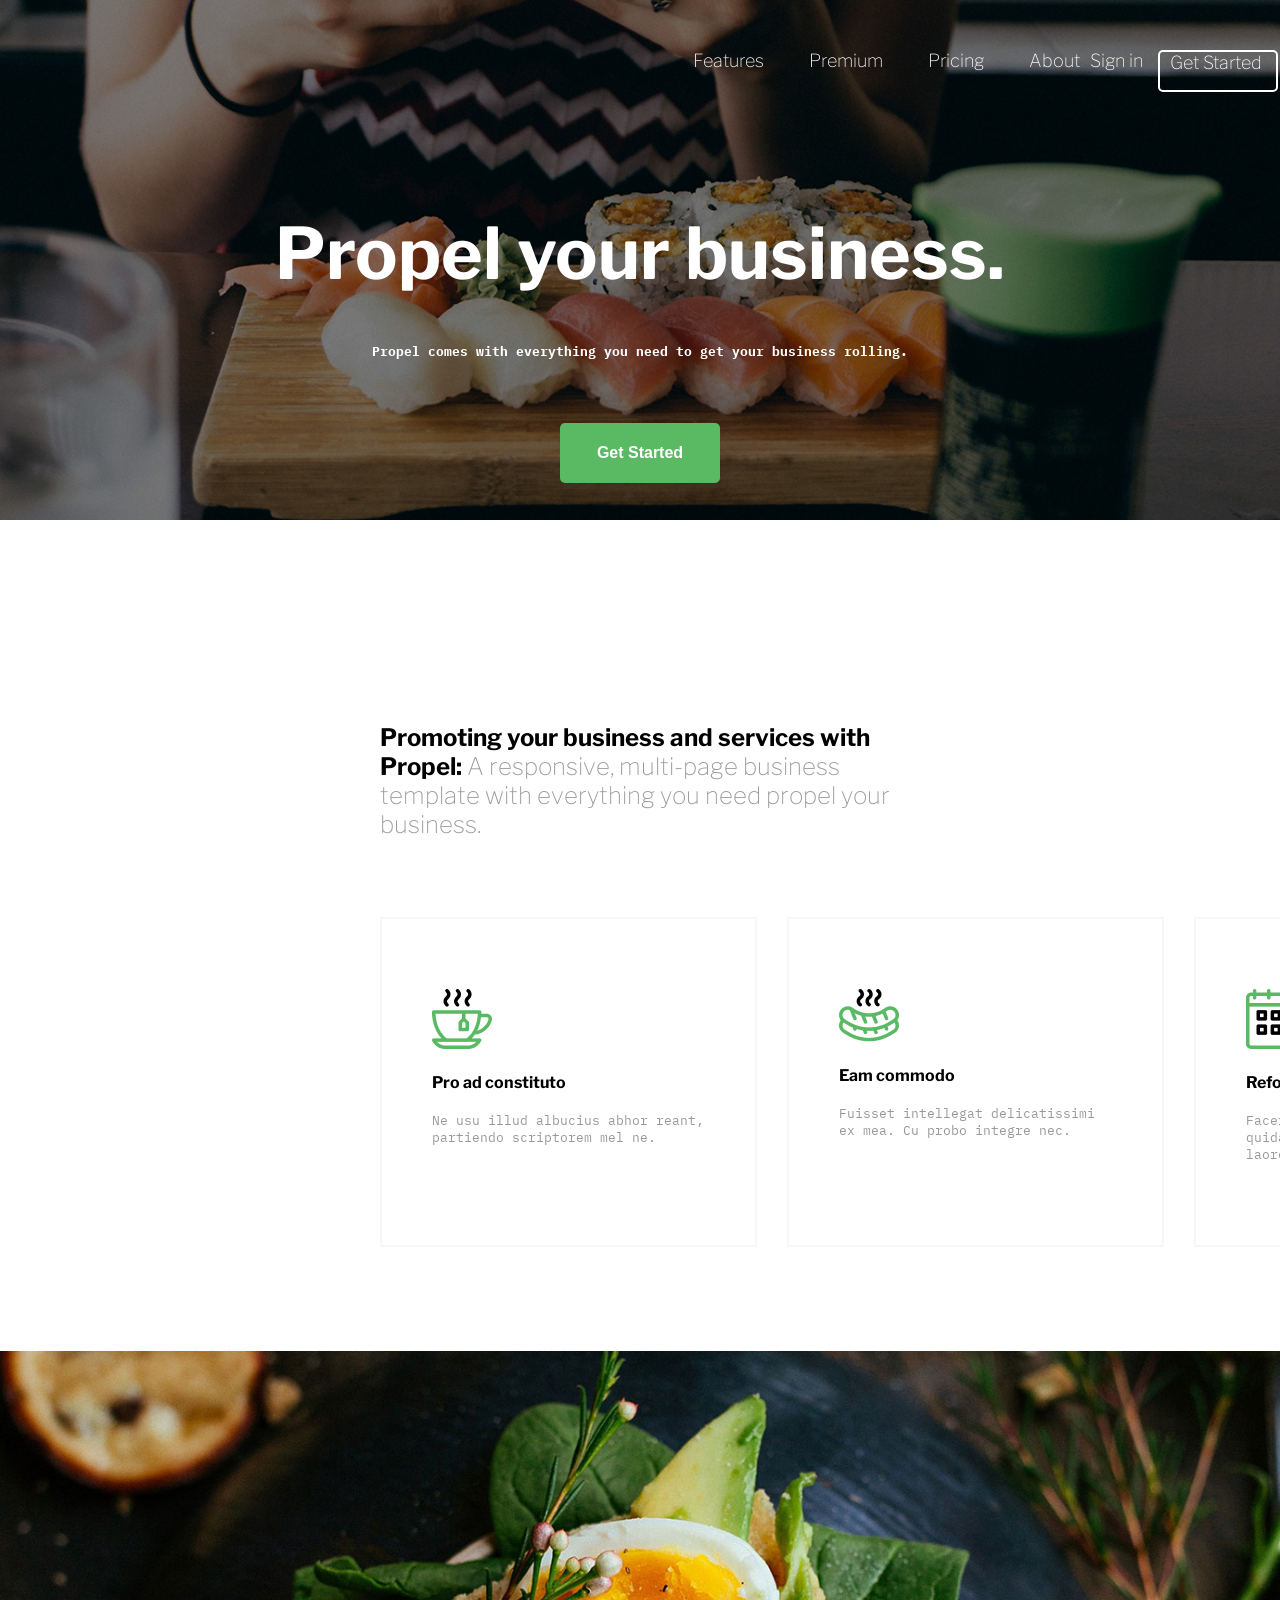
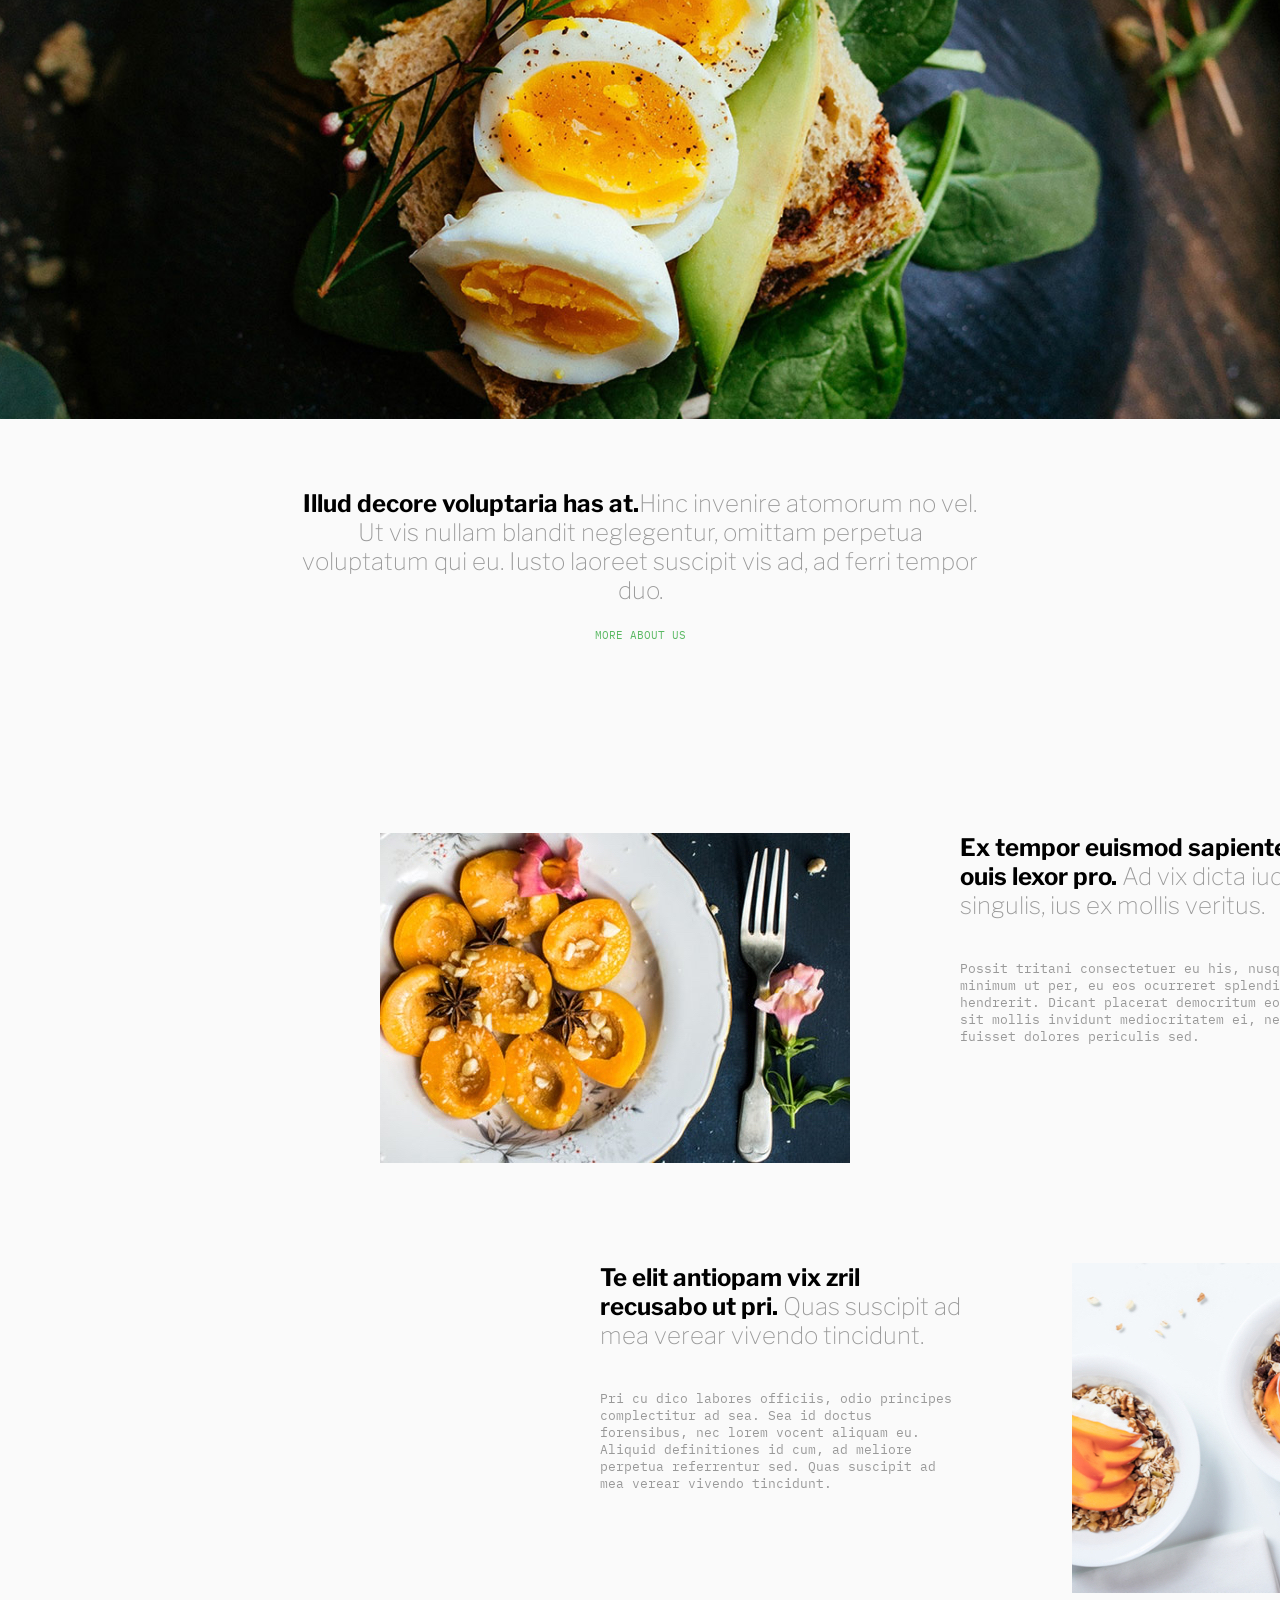
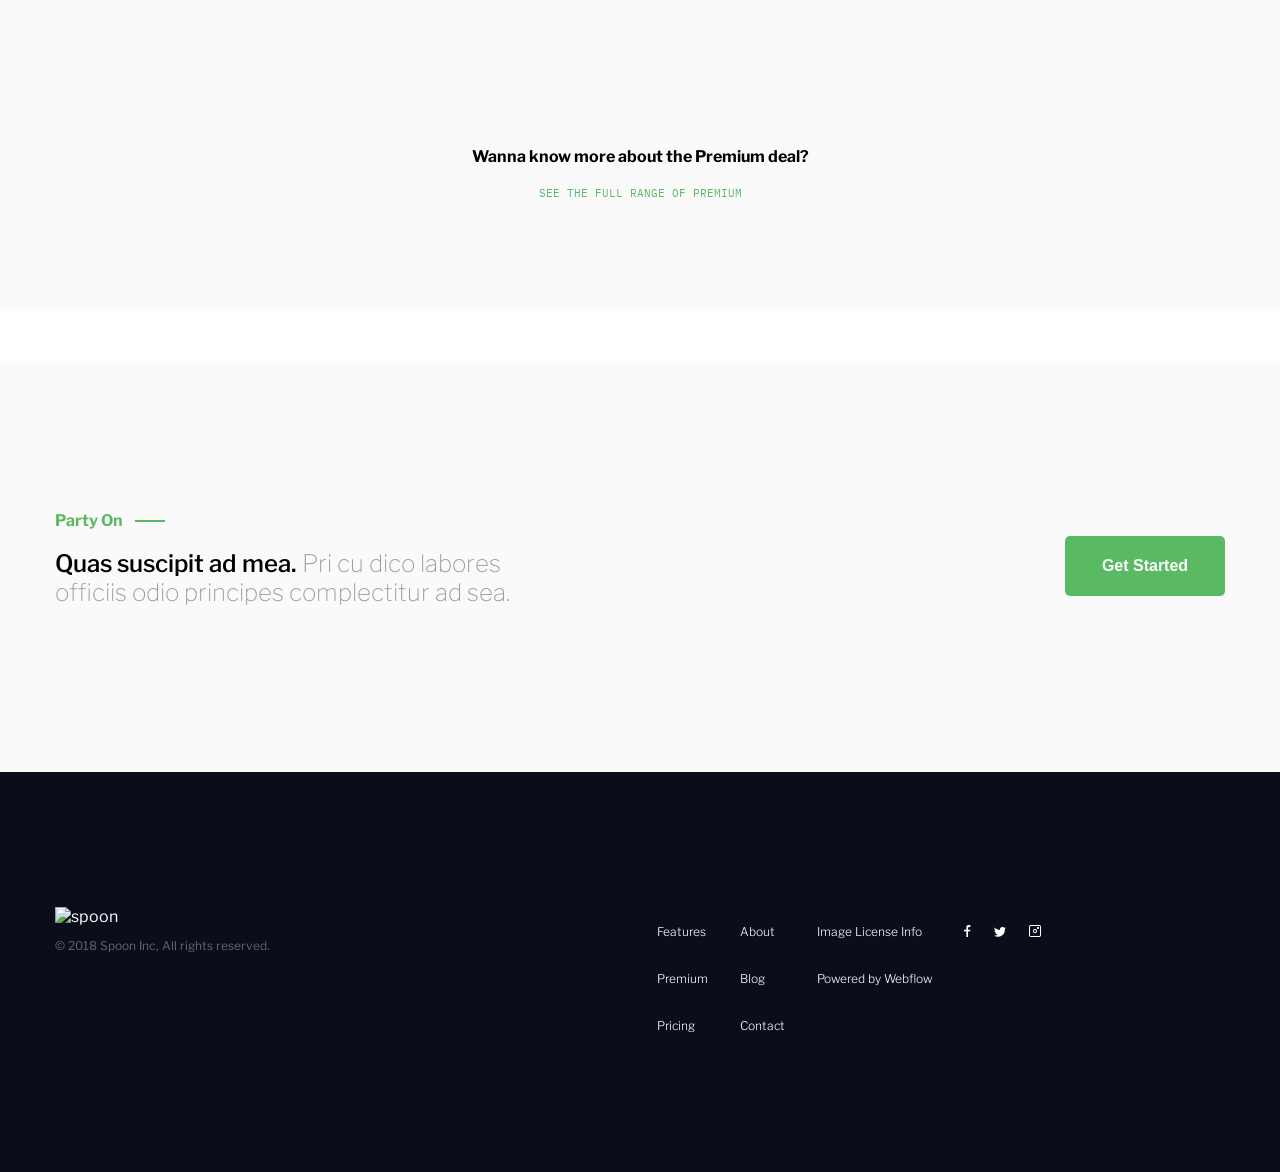
==== index.html @ 6f4a787f "Add files via upload" ====
<!DOCTYPE html>
<html lang="en">
<head>
    <meta charset="UTF-8">
    <meta name="viewport" content="width=device-width, initial-scale=1.0">
    <title>Spoon</title>
    <link rel="preconnect" href="https://fonts.googleapis.com">
    <link rel="preconnect" href="https://fonts.gstatic.com" crossorigin>
    <link href="https://fonts.googleapis.com/css2?family=IBM+Plex+Mono:ital,wght@0,100;0,200;0,300;0,400;0,500;0,600;0,700;1,100;1,200;1,300;1,400;1,500;1,600;1,700&family=Libre+Franklin:ital,wght@0,100..900;1,100..900&display=swap" rel="stylesheet">
    <link rel="stylesheet" href="style.css">
</head>
<body>

<!-- header -->
<header class="header">
    <div class="container">
    <div class="logo">
<img src="image.svg" maxwidth="130px">
    </div>
    <div class="navigation">
        <nav class="navbar">
            <a href="#!" class="header__link" >Features</a>
            <a href="#!" class="header__link">Premium</a>
            <a href="#!" class="header__link">Pricing</a>
            <a href="#!" class="header__link">About</a>
            <div class="rectangle"></div>
            <a href="#!" class="header__link">Sign in</a>
            <div class="knopka">
            <a href="#!" class="header_link">Get Started</a>
            </div>
        </nav>
    </div>
    </div>
</header>

<!--main-->
<main class="main">
    <div class="main__content">
    <img src="background_welc.jpg" alt="background_photo" class="background_photo">
    <h1 class="welc_title">Propel your business.</h1>
    <p class="description">Propel comes with everything you need to get your business rolling.</p>
    <div class="btn">
    <button class="button">Get Started</button>
    </div>
    </div>
</main>

<!-- features -->
<section class="features" >
    <div class="feature_s">
        <p class="feature_s_title">
         <strong>Promoting your business and services with </strong> <br> <strong>Propel:</strong> <span class="grey"> A responsive,  multi-page business template with everything you need propel your business.</span>
        </p>
    </div>

<div class="feature_global">
    <div class="cube_cup">
        <img src="cup.png" alt="cube_cups" class="cube_cups">
        <br>
        <p class="nametag_cups">Pro ad constituto</p>
        <p class="text_cups">Ne usu illud albucius abhor reant, partiendo scriptorem mel ne.</p>
    </div>
    <div class="cube_cup">
        <img src="eam.png" alt="cube_cups" class="cube_cups">
        <br>
        <p class="nametag_cups">Eam commodo</p>
        <p class="text_cups">Fuisset intellegat delicatissimi ex mea. Cu probo integre nec.</p>
    </div>
    <div class="cube_cup">
        <img src="cale.png" alt="cube_cups" class="cube_cups">
        <br>
        <p class="nametag_cups">Reformidans eis</p>
        <p class="text_cups">Facer nostro causae ei sed. Vix ex quidam detraxit, vis ad nostro laoreet.</p>
    </div>
</div>
</section>

<section class="premium">
    <div class="premium_photo">
        <img src="eggs_bread.jpg" alt="eggs" class="eggs_photo">
</div>
    <div class="premium_contain">
    <div class="prem_text">
        <p class="prem_text_title"><span class="black"> Illud decore voluptaria has at.</span>Hinc invenire atomorum no vel. Ut vis nullam blandit neglegentur, omittam perpetua voluptatum qui eu. Iusto laoreet suscipit vis ad, ad ferri tempor duo. </p>
    <br>
        <a href="#" class="prem_button">MORE ABOUT US</a>
    </div>
    </div>
</section>


<!-- about prem -->
<section class="about">
    <div class="about_container">
        <div class="about_title">
<div class="about_title1st">
<img src="badian.jpg" alt="about_image" class="about_image1">
</div>
            <div class="about_text1st">
<p class="nametag_about1st"> <span class="black"> Ex tempor euismod sapientem ouis lexor pro. </span> Ad vix dicta iudico singulis, ius ex mollis veritus.</p>
                <br>
                <p class="nametag_about1sttwo">Possit tritani consectetuer eu his, nusquam minimum ut per, eu eos ocurreret splendide hendrerit. Dicant placerat democritum eos id, sit mollis invidunt mediocritatem ei, ne fuisset dolores periculis sed.</p>
            </div>
        </div>
        <div class="about_titlend">
<div class="about_title2nd">
    <div class="about_text2nd">
<p class="nametag_about1st"><span class="black">Te elit antiopam vix zril recusabo ut pri.</span> Quas suscipit ad mea verear vivendo tincidunt.</p>
        <br>
        <p class="nametag_about1sttwo">Pri cu dico labores officiis, odio principes complectitur ad sea. Sea id doctus forensibus, nec lorem vocent aliquam eu. Aliquid definitiones id cum, ad meliore perpetua referrentur sed. Quas suscipit ad mea verear vivendo tincidunt.</p>
    </div>
</div>
            <img src="nobadian.jpg" alt="about_image" class="about_image2">
    </div>
    </div>
</section>
<article class="prem_deal_article">
<div class="about_premium">
<p class="prem_deal">Wanna know more about the Premium deal?</p>
<a href="#" class="prem_button">SEE THE FULL RANGE OF PREMIUM</a>
</div>
</article>
<!--get started-->
<section class="start">
    <div class="start_container">
        <div class="start_text">
            <div class="start_textnull">
<a class="party">Party On</a><div class="rectangle2nd"></div>
            </div>
            <br>
            <p class="quassscipit"> <span class="black2nds"> Quas suscipit ad mea.</span> Pri cu dico labores <br> officiis odio principes complectitur ad sea.</p>
        </div>
        <div class="start_button">
            <button class="button2nd">Get Started</button>
        </div>
    </div>
</section>

<footer class="footer">
    <div class="footer_container">
        <div class="footer_logo">
<img src="image.svg" alt="spoon" maxwidth="130px">
            <br>
            <p class="footer_text">© 2018 Spoon Inc, All rights reserved.</p>
        </div>
        <div class="footer_navigation">
<table class="footer_table" cellpadding="15px">
<tr>
 <td><a href="#!">Features</a></td>
    <td><a href="#!">About</a></td>
 <td><a href="#!">Image License Info</a></td>
</tr>
<tr>
<td><a href="#!">Premium</a></td>
<td><a href="#!">Blog</a></td>
<td><a href="#!">Powered by Webflow</a></td>
</tr>
<tr>
<td><a href="#!">Pricing</a></td>
<td><a href="#!">Contact</a></td>
</tr>
</table>
        </div>
        <div class="footer_social">
            <img src="facebook.png" alt="facebook" maxwidth="12px" class="social_f">
            <img src="x.png" alt="twitter" maxwidth="12px" class="social_x">
            <img src="inst.png" alt="instagram" maxwidth="12px">
        </div>
    </div>
</footer>


</body>
</html>
---- style.css ----
* {
    box-sizing: border-box;
}

html {
    overflow-x: hidden;
}

body {
    margin: 0;
    font-family: Libre Franklin;
    color: #ffffff;
    background-color: #ffffff;
}

img {
    max-width: 100%;
}

h1, h2 {
    font-weight: normal;
}

a {
    color: #ffffff;
    text-decoration: none;
}

/* main */

.header {
    padding: 50px 0;
}

.navbar {
    display: flex;
    width: 630px;
}

.header .container {
    display: flex;
    align-items: baseline;
    gap: 720px;
    justify-content: center;
    font-size: 18px;
    font-weight: 100;
}

.header__link + .header__link {
    margin-left: 45px;
}

.rectangle {
    width: 10px;
    height: 10px;
    border-radius: 20%;
    color: #ffffff;
z-index: 2;
}


.get_started {
    margin-left: 45px;
    width: 120px;
    height: 46px;
    border-radius: 5px;
    border-color: white;
    border-width: 2px;
}

.knopka {
    margin:0 0 20px 15px;
    display: flex;
    width:120px;
    height: 42px;
    border: 2px solid #ffffff;
    border-radius: 5px;
}

.header_link {
    margin-left: 10px;
    width: 120px 46px;
    border-radius: 5px;
    border-color: white;
    border-width: 2px;

}

.background_photo {
    width: 100%;
    height: 100%;
    width:1920px;
    height:520px;
    position: absolute;
    top: 0;
    left: 0;
    right: 0;
    z-index: -1;
}

.welc_title {
    text-align: center;
    font-size: 71px;
    font-weight: bold;
}

.description {
    font-family: IBM Plex Mono;
    text-align: center;
    font-weight: bold;
    font-size: 13px;
}

.btn {
    text-align: center;
}

.button {
    width: 160px;
    height: 60px;
    margin-top: 50px;
    background-color: #5AB963;
    color: #ffffff;
    font-weight: 550;
    border: none;
    border-radius: 5px;
    outline: none;
    cursor: pointer;
    text-align: center;
    font-size: 16px;
}

/* features */

.features {
    width: 1300px;
    height: 528px;
    margin: 240px 0px 0 380px;
}


.feature_s {
    width: 524px;
    height: 144px;
}

.feature_s_title {
    color: #000000;
    font-size: 24px;

}

.grey{
    color: #999999;
    font-weight: 50;
}

.feature_global{
    display: flex;
    margin-top:50px;
}

.cube_cup {
    margin-right:30px;
    width: 377px;
    height:330px;
    border: 2px solid #f7f7f7;
}

.cube_cups {
margin: 70px 0 0 50px;
}

.nametag_cups {
    font-weight: bold;
    color: #000000;
    margin: 20px 0 0 50px;
}

.text_cups {
    width: 272px;
    font-family: IBM Plex Mono;
    font-weight: regular;
    font-size: 13px;
    color: #999999;
    margin: 20px 0 0 50px;
}

/* premium */
.premium {
    background-color: #fafafa;
    padding-bottom:100px;
    margin-top: 100px;
}


.premium_photo {
    display: flex;
    justify-content: center;
    align-items: center;
}

.eggs_photo {
    width: 100%;
    margin: 0px 30px 70px 30px;
}

.premium_contain{
    display: flex;
    justify-content: center;
    align-items: center;
    text-align: center;
    width:100%;
}

.prem_text {
    width:685px;
    height:144px;
}

.prem_text_title {
    text-align: center;
    font-weight: 50;
    font-size: 24px;
    color: #999999;
    margin:0;
}

.black {
    font-weight: bold;
    color: #000000;
}

.prem_button {
    font-family: IBM Plex Mono;
    font-weight: regular;
    font-size: 11px;
    color: #5AB963;
}

/* about premium */

.about {
    background-color: #fafafa;
    padding: 100px 380px 100px 380px;

}

.about_container {
    width:1170px;
    height: 714px;
text-align: left;
}

.about_title {
display:flex;
width: 1170px;
height:330px;
}

.about_title1st {

}

.about_text1st {
margin:0 220px 0 110px;
}

.nametag_about1st {
    width:362px;
    height:108px;
    font-weight: 50;
    font-size: 24px;
    color: #999999;
    margin:0;
}

.nametag_about1sttwo {
    width:360px;
    height:120px;
    font-family: IBM Plex Mono;
    font-weight: regular;
    font-size: 13px;
    color: #999999;
    margin:0;
}

.about_titlend {
    display:flex;
    width: 1170px;
    height:330px;
    margin-top: 100px;
}

.about_text2nd {
    margin:0 110px 0 220px;
}
/*article*/
.prem_deal_article {
    display: flex;
    justify-content: center;
    height: 264px;
    background-color: #fafafa;

}

.about_premium {
    width:1170px;
    text-align: center;
    align-items: center;
    justify-content: center;
}

.prem_deal {
    text-align: center;
    font-size: 16px;
    font-weight: bold;
    color: #000000;
    margin-top: 100px;
}

.prem_button {

}

/*get started*/

.start {
    margin-top: 50px;
    height:411px;
    background-color: #fafafa;
    text-align: center;
    align-items: center;
    justify-content: center;
    display: flex;

}

.start_container {

    display: flex;
    width:1170px;
    height:111px;
}

.start_text {
    width:585px;
    height:111;
    text-align: left;
}

.start_textnull {
    width:110px;
}

.party {
    font-size:16px;
    font-weight: bold;
    color:#5ab963;
}

.rectangle2nd {
    margin-top:9px;
    float: right;
    width:30px;
    height:2px;
    background-color: #5ab963;
}

.quassscipit{
    text-align: left;
    font-weight: 50;
    font-size: 24px;
    color: #999999;
    margin:0;
}


.black2nds {
    font-weight: 550;
    color:#000000;
}

.start_button {
    float: right;
}

.button2nd {
    margin:25px 0 0 425px;
    width: 160px;
    height: 60px;
    background-color: #5AB963;
    color: #ffffff;
    font-weight: 550;
    border: none;
    border-radius: 5px;
    outline: none;
    cursor: pointer;
    display: inline-block;
    font-size: 16px;
}

.footer {
    height:400px;
    background-color: #0A0E1A;
    text-align: left;
    align-items: center;
    justify-content: center;
    display: flex;
}

.footer_container {
    display: flex;
    width:1170px;
    height: 130px;
}

.footer_logo {
    text-align: left;
    justify-content: left;
    width:585px;
    height:64px;
}

.footer_text {
    font-size: 12px;
    font-weight: regular;
    color: #666666;
}

td {
    font-weight: 300;
    font-size: 12px;
    color: #FFFFFF;
}

.footer_social {
    margin: 15px 0 0 15px;
}

.social_f {
    margin-right: 20px;
}

.social_x {
    margin-right: 20px;
}
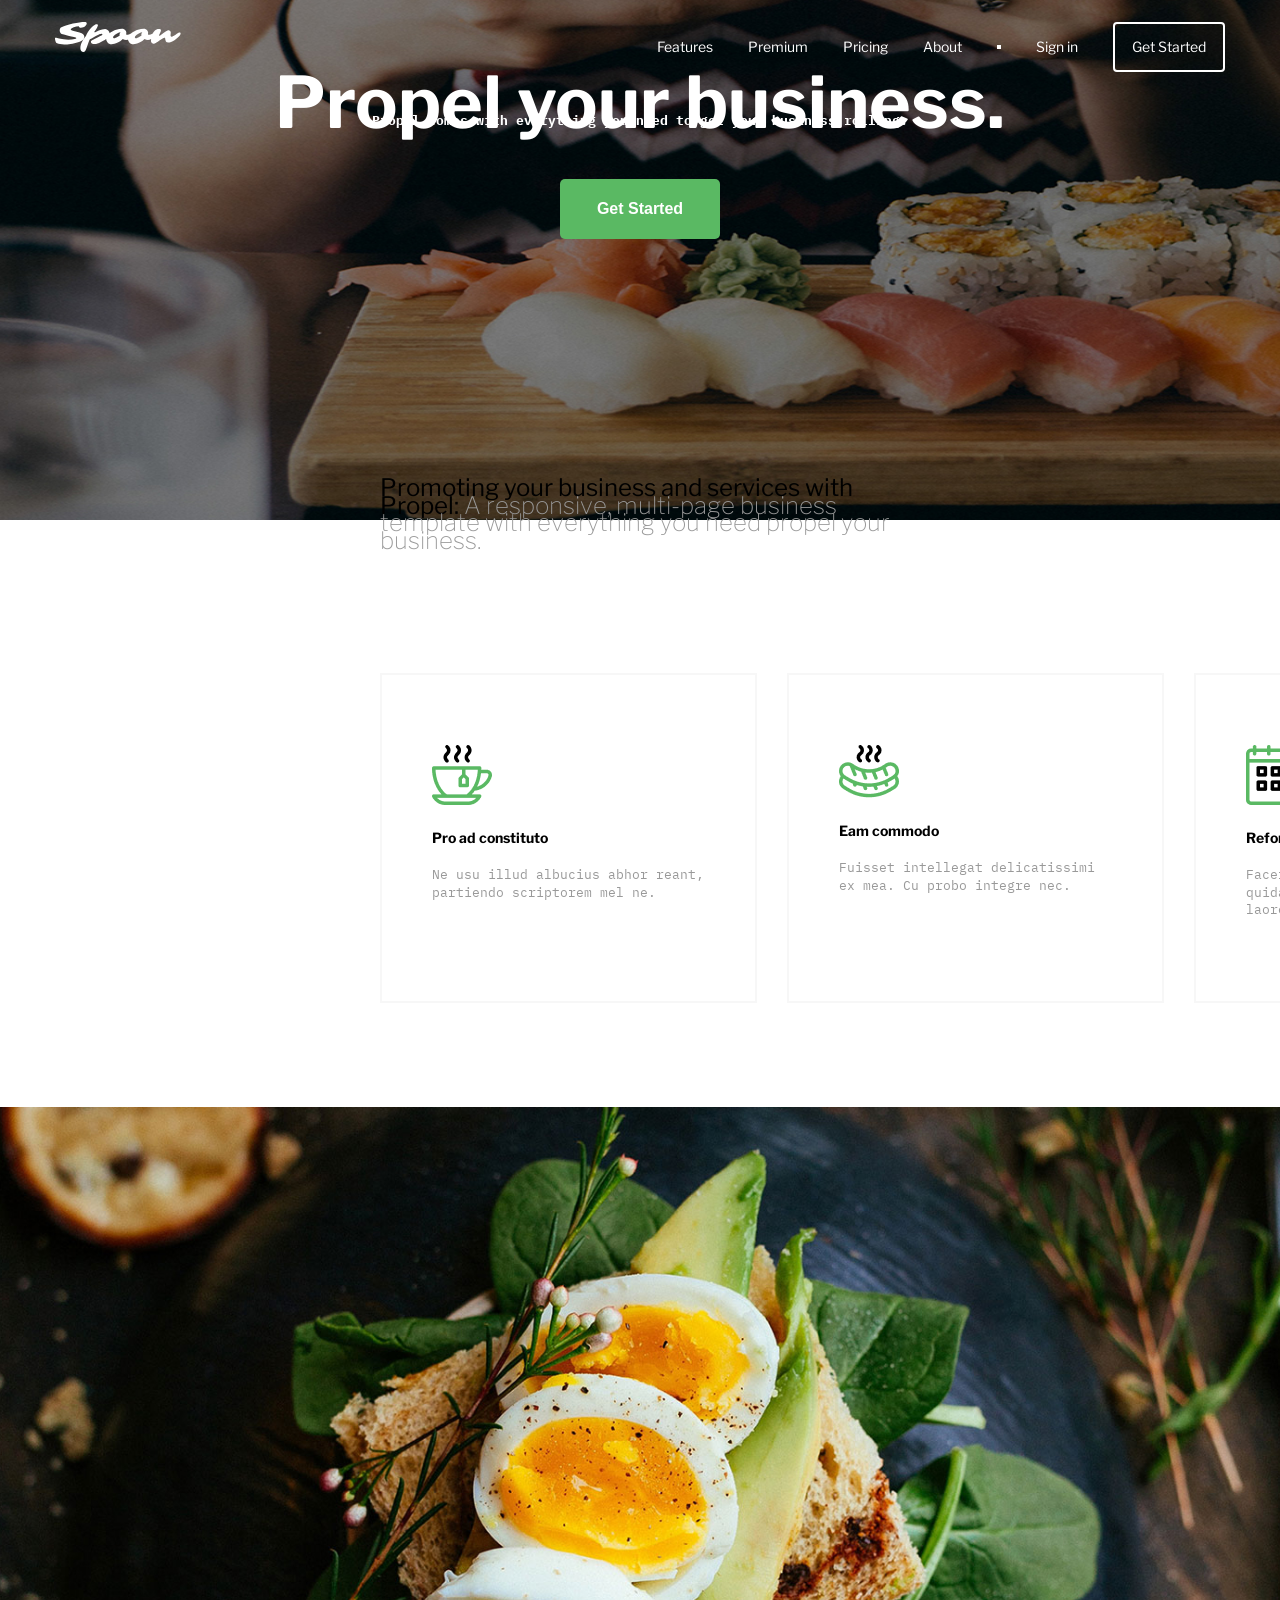
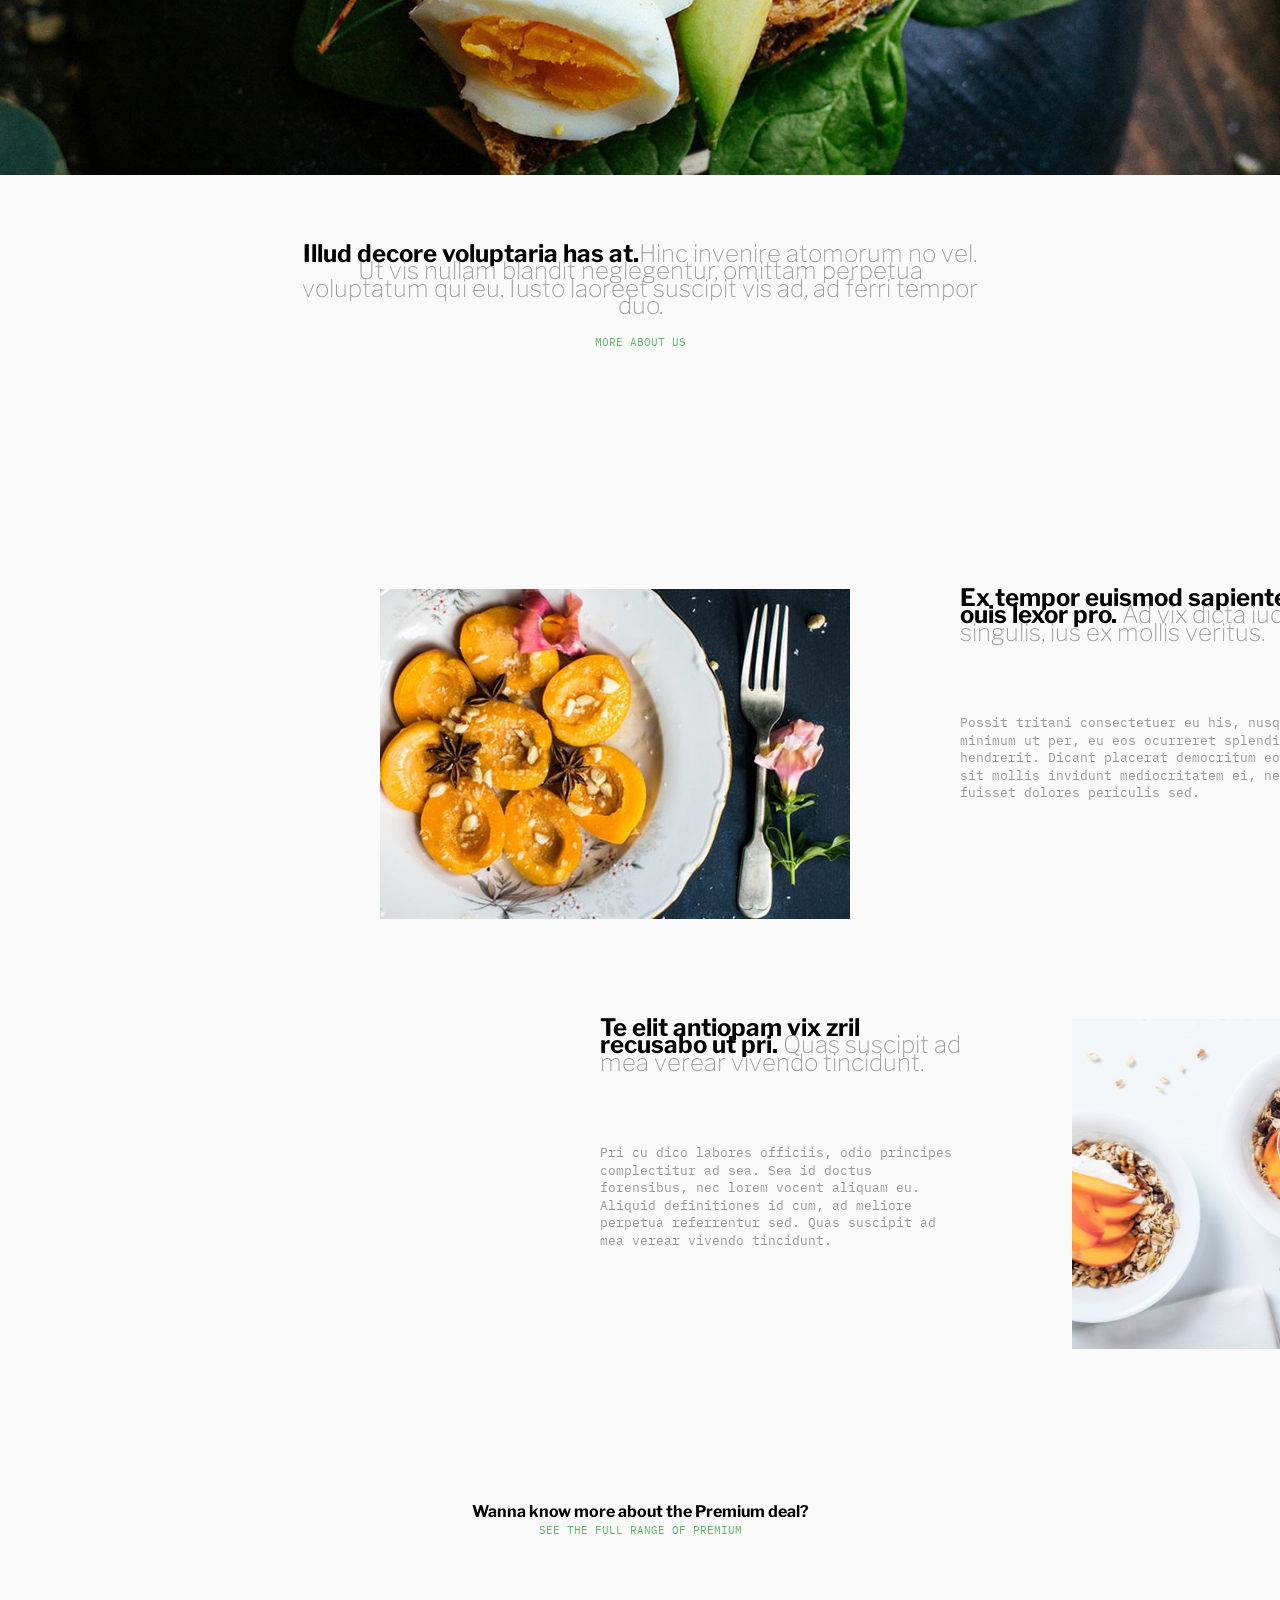
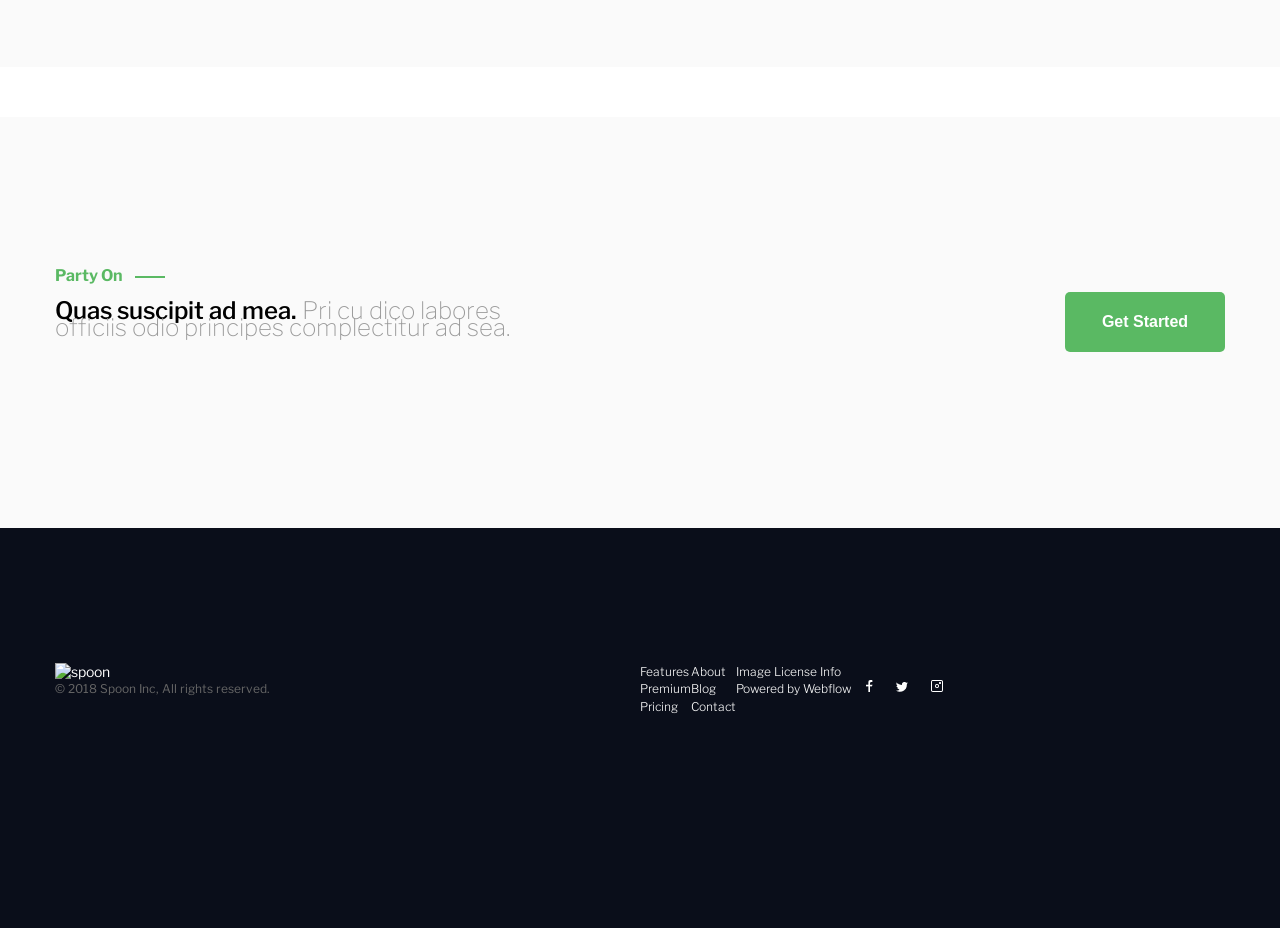
==== commit beacef96: "add structure page" ====
--- a/index.html
+++ b/index.html
@@ -1,42 +1,43 @@
 <!DOCTYPE html>
 <html lang="en">
 <head>
-    <meta charset="UTF-8">
-    <meta name="viewport" content="width=device-width, initial-scale=1.0">
-    <title>Spoon</title>
-    <link rel="preconnect" href="https://fonts.googleapis.com">
-    <link rel="preconnect" href="https://fonts.gstatic.com" crossorigin>
-    <link href="https://fonts.googleapis.com/css2?family=IBM+Plex+Mono:ital,wght@0,100;0,200;0,300;0,400;0,500;0,600;0,700;1,100;1,200;1,300;1,400;1,500;1,600;1,700&family=Libre+Franklin:ital,wght@0,100..900;1,100..900&display=swap" rel="stylesheet">
-    <link rel="stylesheet" href="style.css">
+  <meta charset="UTF-8">
+  <meta name="viewport" content="width=device-width, initial-scale=1.0">
+  <title>Spoon</title>
+  <link rel="preconnect" href="https://fonts.googleapis.com">
+  <link rel="preconnect" href="https://fonts.gstatic.com" crossorigin>
+  <link href="https://fonts.googleapis.com/css2?family=IBM+Plex+Mono:ital,wght@0,100;0,200;0,300;0,400;0,500;0,600;0,700;1,100;1,200;1,300;1,400;1,500;1,600;1,700&family=Libre+Franklin:ital,wght@0,100..900;1,100..900&display=swap" rel="stylesheet">
+  <link rel="stylesheet" href="style/reset.css">
+  <link rel="stylesheet" href="style/style.css">
 </head>
 <body>
 
 <!-- header -->
 <header class="header">
-    <div class="container">
-    <div class="logo">
-<img src="image.svg" maxwidth="130px">
+  <div class="container">
+    <div class="header__box">
+      <div class="header__logo">
+        <img src="images/IMAGE.svg" alt="Logo of site">
+      </div>
+      <nav class="navbar">
+        <a href="#!" class="header__link" >Features</a>
+        <a href="#!" class="header__link">Premium</a>
+        <a href="#!" class="header__link">Pricing</a>
+        <a href="#!" class="header__link">About</a>
+        <div class="rectangle"></div>
+        <a href="#!" class="header__link">Sign in</a>
+        <div class="knopka">
+          <a href="#!" class="header_link">Get Started</a>
+        </div>
+      </nav>
     </div>
-    <div class="navigation">
-        <nav class="navbar">
-            <a href="#!" class="header__link" >Features</a>
-            <a href="#!" class="header__link">Premium</a>
-            <a href="#!" class="header__link">Pricing</a>
-            <a href="#!" class="header__link">About</a>
-            <div class="rectangle"></div>
-            <a href="#!" class="header__link">Sign in</a>
-            <div class="knopka">
-            <a href="#!" class="header_link">Get Started</a>
-            </div>
-        </nav>
-    </div>
-    </div>
+  </div>
 </header>
 
 <!--main-->
 <main class="main">
     <div class="main__content">
-    <img src="background_welc.jpg" alt="background_photo" class="background_photo">
+    <img src="images/background_welc.jpg" alt="background_photo" class="background_photo">
     <h1 class="welc_title">Propel your business.</h1>
     <p class="description">Propel comes with everything you need to get your business rolling.</p>
     <div class="btn">
@@ -55,19 +56,19 @@
 
 <div class="feature_global">
     <div class="cube_cup">
-        <img src="cup.png" alt="cube_cups" class="cube_cups">
+        <img src="images/cup.png" alt="cube_cups" class="cube_cups">
         <br>
         <p class="nametag_cups">Pro ad constituto</p>
         <p class="text_cups">Ne usu illud albucius abhor reant, partiendo scriptorem mel ne.</p>
     </div>
     <div class="cube_cup">
-        <img src="eam.png" alt="cube_cups" class="cube_cups">
+        <img src="images/eam.png" alt="cube_cups" class="cube_cups">
         <br>
         <p class="nametag_cups">Eam commodo</p>
         <p class="text_cups">Fuisset intellegat delicatissimi ex mea. Cu probo integre nec.</p>
     </div>
     <div class="cube_cup">
-        <img src="cale.png" alt="cube_cups" class="cube_cups">
+        <img src="images/cale.png" alt="cube_cups" class="cube_cups">
         <br>
         <p class="nametag_cups">Reformidans eis</p>
         <p class="text_cups">Facer nostro causae ei sed. Vix ex quidam detraxit, vis ad nostro laoreet.</p>
@@ -77,7 +78,7 @@
 
 <section class="premium">
     <div class="premium_photo">
-        <img src="eggs_bread.jpg" alt="eggs" class="eggs_photo">
+        <img src="images/eggs_bread.jpg" alt="eggs" class="eggs_photo">
 </div>
     <div class="premium_contain">
     <div class="prem_text">
@@ -94,7 +95,7 @@
     <div class="about_container">
         <div class="about_title">
 <div class="about_title1st">
-<img src="badian.jpg" alt="about_image" class="about_image1">
+<img src="images/badian.jpg" alt="about_image" class="about_image1">
 </div>
             <div class="about_text1st">
 <p class="nametag_about1st"> <span class="black"> Ex tempor euismod sapientem ouis lexor pro. </span> Ad vix dicta iudico singulis, ius ex mollis veritus.</p>
@@ -110,7 +111,7 @@
         <p class="nametag_about1sttwo">Pri cu dico labores officiis, odio principes complectitur ad sea. Sea id doctus forensibus, nec lorem vocent aliquam eu. Aliquid definitiones id cum, ad meliore perpetua referrentur sed. Quas suscipit ad mea verear vivendo tincidunt.</p>
     </div>
 </div>
-            <img src="nobadian.jpg" alt="about_image" class="about_image2">
+            <img src="images/nobadian.jpg" alt="about_image" class="about_image2">
     </div>
     </div>
 </section>
@@ -162,9 +163,9 @@
 </table>
         </div>
         <div class="footer_social">
-            <img src="facebook.png" alt="facebook" maxwidth="12px" class="social_f">
-            <img src="x.png" alt="twitter" maxwidth="12px" class="social_x">
-            <img src="inst.png" alt="instagram" maxwidth="12px">
+            <img src="images/facebook.png" alt="facebook" maxwidth="12px" class="social_f">
+            <img src="images/x.png" alt="twitter" maxwidth="12px" class="social_x">
+            <img src="images/inst.png" alt="instagram" maxwidth="12px">
         </div>
     </div>
 </footer>
--- a/style/style.css
+++ b/style/style.css
@@ -0,0 +1,414 @@
+* {
+    box-sizing: border-box;
+}
+
+body {
+    font-family: Libre Franklin, sans-serif;
+    color: #fff;
+    background-color: #fff;
+    font-size: 14px;
+    line-height: 125%;
+}
+
+.container {
+    max-width: 1170px;
+    margin: 0 auto;
+}
+
+.header {
+    padding: 22px 0;
+}
+
+.header__box {
+    display: flex;
+    justify-content: space-between;
+}
+
+.navbar {
+    display: flex;
+    gap: 35px;
+    align-items: center;
+}
+
+.rectangle {
+    width: 4px;
+    height: 4px;
+    background-color: #fff;
+}
+
+
+.get_started {
+    margin-left: 45px;
+    width: 120px;
+    height: 46px;
+    border-radius: 5px;
+    border-color: white;
+    border-width: 2px;
+}
+
+.knopka {
+    border: 2px solid #ffffff;
+    border-radius: 4px;
+    padding: 11px 17px;
+    line-height: 24px;
+}
+
+.background_photo {
+    width: 100%;
+    height: 100%;
+    width:1920px;
+    height:520px;
+    position: absolute;
+    top: 0;
+    left: 0;
+    right: 0;
+    z-index: -1;
+}
+
+.welc_title {
+    text-align: center;
+    font-size: 71px;
+    font-weight: bold;
+}
+
+.description {
+    font-family: IBM Plex Mono;
+    text-align: center;
+    font-weight: bold;
+    font-size: 13px;
+}
+
+.btn {
+    text-align: center;
+}
+
+.button {
+    width: 160px;
+    height: 60px;
+    margin-top: 50px;
+    background-color: #5AB963;
+    color: #ffffff;
+    font-weight: 550;
+    border: none;
+    border-radius: 5px;
+    outline: none;
+    cursor: pointer;
+    text-align: center;
+    font-size: 16px;
+}
+
+/* features */
+
+.features {
+    width: 1300px;
+    height: 528px;
+    margin: 240px 0px 0 380px;
+}
+
+
+.feature_s {
+    width: 524px;
+    height: 144px;
+}
+
+.feature_s_title {
+    color: #000000;
+    font-size: 24px;
+
+}
+
+.grey{
+    color: #999999;
+    font-weight: 50;
+}
+
+.feature_global{
+    display: flex;
+    margin-top:50px;
+}
+
+.cube_cup {
+    margin-right:30px;
+    width: 377px;
+    height:330px;
+    border: 2px solid #f7f7f7;
+}
+
+.cube_cups {
+margin: 70px 0 0 50px;
+}
+
+.nametag_cups {
+    font-weight: bold;
+    color: #000000;
+    margin: 20px 0 0 50px;
+}
+
+.text_cups {
+    width: 272px;
+    font-family: IBM Plex Mono;
+    font-weight: regular;
+    font-size: 13px;
+    color: #999999;
+    margin: 20px 0 0 50px;
+}
+
+/* premium */
+.premium {
+    background-color: #fafafa;
+    padding-bottom:100px;
+    margin-top: 100px;
+}
+
+
+.premium_photo {
+    display: flex;
+    justify-content: center;
+    align-items: center;
+}
+
+.eggs_photo {
+    width: 100%;
+    margin: 0px 30px 70px 30px;
+}
+
+.premium_contain{
+    display: flex;
+    justify-content: center;
+    align-items: center;
+    text-align: center;
+    width:100%;
+}
+
+.prem_text {
+    width:685px;
+    height:144px;
+}
+
+.prem_text_title {
+    text-align: center;
+    font-weight: 50;
+    font-size: 24px;
+    color: #999999;
+    margin:0;
+}
+
+.black {
+    font-weight: bold;
+    color: #000000;
+}
+
+.prem_button {
+    font-family: IBM Plex Mono;
+    font-weight: regular;
+    font-size: 11px;
+    color: #5AB963;
+}
+
+/* about premium */
+
+.about {
+    background-color: #fafafa;
+    padding: 100px 380px 100px 380px;
+
+}
+
+.about_container {
+    width:1170px;
+    height: 714px;
+text-align: left;
+}
+
+.about_title {
+display:flex;
+width: 1170px;
+height:330px;
+}
+
+.about_title1st {
+
+}
+
+.about_text1st {
+margin:0 220px 0 110px;
+}
+
+.nametag_about1st {
+    width:362px;
+    height:108px;
+    font-weight: 50;
+    font-size: 24px;
+    color: #999999;
+    margin:0;
+}
+
+.nametag_about1sttwo {
+    width:360px;
+    height:120px;
+    font-family: IBM Plex Mono;
+    font-weight: regular;
+    font-size: 13px;
+    color: #999999;
+    margin:0;
+}
+
+.about_titlend {
+    display:flex;
+    width: 1170px;
+    height:330px;
+    margin-top: 100px;
+}
+
+.about_text2nd {
+    margin:0 110px 0 220px;
+}
+/*article*/
+.prem_deal_article {
+    display: flex;
+    justify-content: center;
+    height: 264px;
+    background-color: #fafafa;
+
+}
+
+.about_premium {
+    width:1170px;
+    text-align: center;
+    align-items: center;
+    justify-content: center;
+}
+
+.prem_deal {
+    text-align: center;
+    font-size: 16px;
+    font-weight: bold;
+    color: #000000;
+    margin-top: 100px;
+}
+
+.prem_button {
+
+}
+
+/*get started*/
+
+.start {
+    margin-top: 50px;
+    height:411px;
+    background-color: #fafafa;
+    text-align: center;
+    align-items: center;
+    justify-content: center;
+    display: flex;
+
+}
+
+.start_container {
+
+    display: flex;
+    width:1170px;
+    height:111px;
+}
+
+.start_text {
+    width:585px;
+    height:111;
+    text-align: left;
+}
+
+.start_textnull {
+    width:110px;
+}
+
+.party {
+    font-size:16px;
+    font-weight: bold;
+    color:#5ab963;
+}
+
+.rectangle2nd {
+    margin-top:9px;
+    float: right;
+    width:30px;
+    height:2px;
+    background-color: #5ab963;
+}
+
+.quassscipit{
+    text-align: left;
+    font-weight: 50;
+    font-size: 24px;
+    color: #999999;
+    margin:0;
+}
+
+
+.black2nds {
+    font-weight: 550;
+    color:#000000;
+}
+
+.start_button {
+    float: right;
+}
+
+.button2nd {
+    margin:25px 0 0 425px;
+    width: 160px;
+    height: 60px;
+    background-color: #5AB963;
+    color: #ffffff;
+    font-weight: 550;
+    border: none;
+    border-radius: 5px;
+    outline: none;
+    cursor: pointer;
+    display: inline-block;
+    font-size: 16px;
+}
+
+.footer {
+    height:400px;
+    background-color: #0A0E1A;
+    text-align: left;
+    align-items: center;
+    justify-content: center;
+    display: flex;
+}
+
+.footer_container {
+    display: flex;
+    width:1170px;
+    height: 130px;
+}
+
+.footer_logo {
+    text-align: left;
+    justify-content: left;
+    width:585px;
+    height:64px;
+}
+
+.footer_text {
+    font-size: 12px;
+    font-weight: regular;
+    color: #666666;
+}
+
+td {
+    font-weight: 300;
+    font-size: 12px;
+    color: #FFFFFF;
+}
+
+.footer_social {
+    margin: 15px 0 0 15px;
+}
+
+.social_f {
+    margin-right: 20px;
+}
+
+.social_x {
+    margin-right: 20px;
+}
